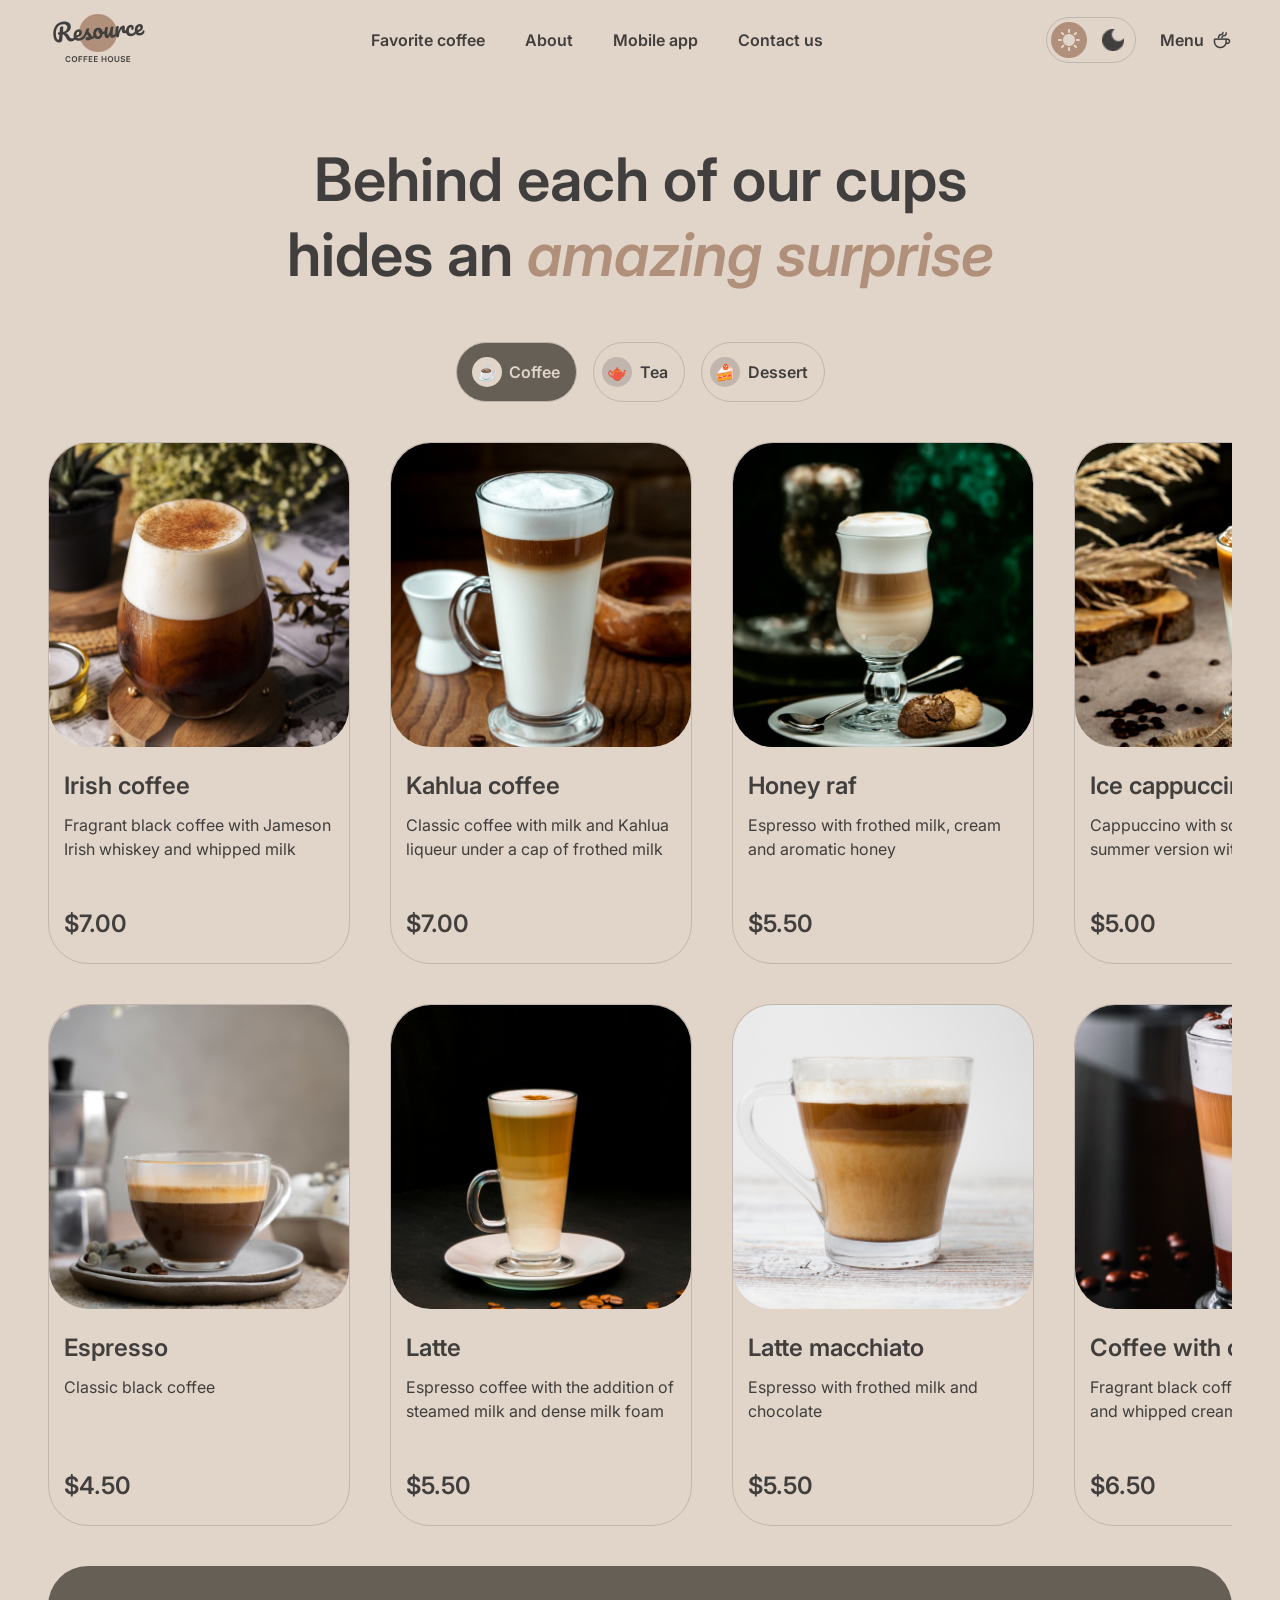
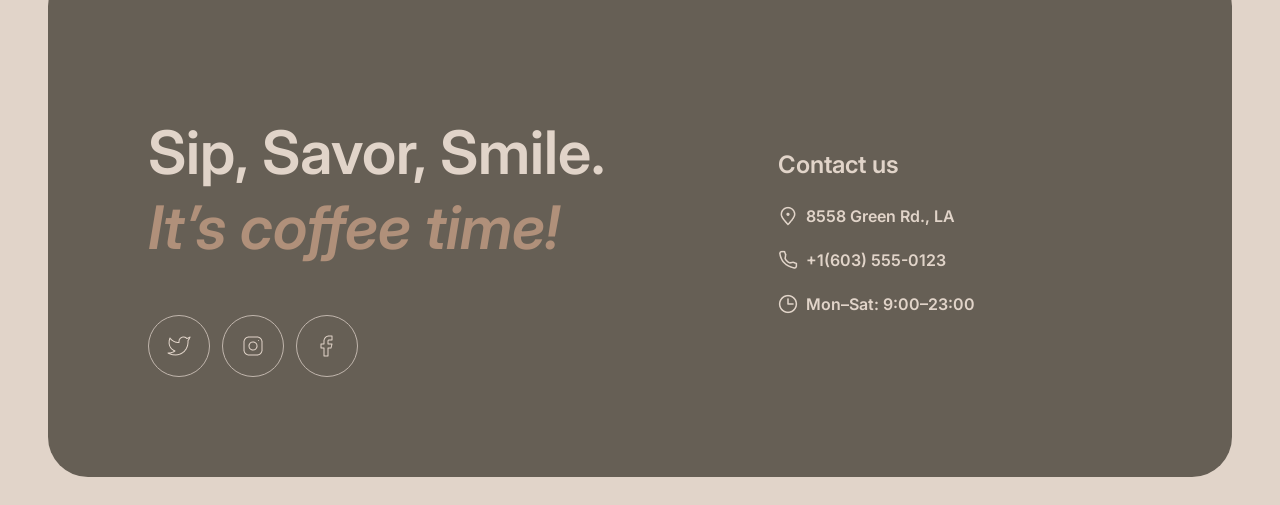
==== catalog.html @ 36771000 "feat: add preview image size reduce on hover" ====
<!DOCTYPE html>
<html lang="en">

<head>
    <meta charset="UTF-8">
    <meta name="viewport" content="width=device-width, initial-scale=1.0">
    <title>Coffee House</title>
    <link rel="icon" type="image/png" href="images/coffee-cup.png">
    <link rel="stylesheet" href="styles/styles.css">
</head>

<body>
    <header>
        <div class="container">
            <div class="header-menu">
                <a href="index.html">
                    <img class="logo" src="images/logo.png" alt="Logo" width="100" height="60">
                    <img class="logo-dark" src="images/logo-dark.png" alt="Logo" width="100" height="60">
                </a>
                <nav>
                    <ul>
                        <li><a href="#favorite">Favorite coffee</a></li>
                        <li><a href="#about">About</a></li>
                        <li><a href="#mobile">Mobile app</a></li>
                        <li><a href="#contact">Contact us</a></li>
                    </ul>
                </nav>
                <div class="header-actions">
                    <div class="theme-switch">
                        <div class="toggle current">
                            <img src="images/Sun.png" alt="Light" width="22" height="22">
                        </div>
                        <div class="toggle">
                            <img class="moon" src="images/Moon.png" alt="Dark" width="22" height="22">
                            <img class="moon-dark" src="images/Moon-dark.png" alt="Dark" width="22" height="22">
                        </div>
                    </div>
                    <div class="coffee-menu">
                        <ul>
                            <li>
                                <a href="catalog.html">
                                    Menu
                                    <img class="coffee-cup" src="images/coffee-cup.png" alt="Coffee Cup" width="20"
                                        height="20">
                                    <img class="coffee-cup-dark" src="images/coffee-cup-dark.png" alt="Coffee Cup"
                                        width="20" height="20">
                                </a>
                            </li>
                        </ul>
                    </div>
                </div>
            </div>
        </div>
    </header>

    <main>
        <div class="menu">
            <div class="container">
                <div class="offer">
                    <h2>Behind each of our cups hides an <span class="accent">amazing surprise</span></h2>
                    <div class="tabs">
                        <div class="tab current">
                            <div class="icon">☕</div>Coffee
                        </div>
                        <div class="tab">
                            <div class="icon">🫖</div>Tea
                        </div>
                        <div class="tab">
                            <div class="icon">🍰</div>Dessert
                        </div>
                    </div>
                </div>
                <div class="slider">
                    <div class="slider-row">
                        <div class="slide">
                            <div class="grid">
                                <div class="preview">
                                    <div class="image-box">
                                        <img src="images/coffee-preview-1.jpg" alt="Coffee 1">
                                    </div>
                                    <div class="description">
                                        <div class="title">
                                            <h3>Irish coffee</h3>
                                            <div class="medium">Fragrant black coffee with Jameson Irish whiskey and
                                                whipped milk</div>
                                        </div>
                                        <h3>$7.00</h3>
                                    </div>
                                </div>
                                <div class="preview">
                                    <div class="image-box">
                                        <img src="images/coffee-preview-2.jpg" alt="Coffee 2">
                                    </div>
                                    <div class="description">
                                        <div class="title">
                                            <h3>Kahlua coffee</h3>
                                            <div class="medium">Classic coffee with milk and Kahlua liqueur under a cap
                                                of frothed milk</div>
                                        </div>
                                        <h3>$7.00</h3>
                                    </div>
                                </div>
                                <div class="preview">
                                    <div class="image-box">
                                        <img src="images/coffee-preview-3.jpg" alt="Coffee 3">
                                    </div>
                                    <div class="description">
                                        <div class="title">
                                            <h3>Honey raf</h3>
                                            <div class="medium">Espresso with frothed milk, cream and aromatic honey
                                            </div>
                                        </div>
                                        <h3>$5.50</h3>
                                    </div>
                                </div>
                                <div class="preview">
                                    <div class="image-box">
                                        <img src="images/coffee-preview-4.jpg" alt="Coffee 4">
                                    </div>
                                    <div class="description">
                                        <div class="title">
                                            <h3>Ice cappuccino</h3>
                                            <div class="medium">Cappuccino with soft thick foam in summer version with
                                                ice</div>
                                        </div>
                                        <h3>$5.00</h3>
                                    </div>
                                </div>
                                <div class="preview">
                                    <div class="image-box">
                                        <img src="images/coffee-preview-5.jpg" alt="Coffee 5">
                                    </div>
                                    <div class="description">
                                        <div class="title">
                                            <h3>Espresso</h3>
                                            <div class="medium">Classic black coffee</div>
                                        </div>
                                        <h3>$4.50</h3>
                                    </div>
                                </div>
                                <div class="preview">
                                    <div class="image-box">
                                        <img src="images/coffee-preview-6.jpg" alt="Coffee 6">
                                    </div>
                                    <div class="description">
                                        <div class="title">
                                            <h3>Latte</h3>
                                            <div class="medium">Espresso coffee with the addition of steamed milk and
                                                dense milk foam</div>
                                        </div>
                                        <h3>$5.50</h3>
                                    </div>
                                </div>
                                <div class="preview">
                                    <div class="image-box">
                                        <img src="images/coffee-preview-7.jpg" alt="Coffee 7">
                                    </div>
                                    <div class="description">
                                        <div class="title">
                                            <h3>Latte macchiato</h3>
                                            <div class="medium">Espresso with frothed milk and chocolate</div>
                                        </div>
                                        <h3>$5.50</h3>
                                    </div>
                                </div>
                                <div class="preview">
                                    <div class="image-box">
                                        <img src="images/coffee-preview-8.jpg" alt="Coffee 8">
                                    </div>
                                    <div class="description">
                                        <div class="title">
                                            <h3>Coffee with cognac</h3>
                                            <div class="medium">Fragrant black coffee with cognac and whipped cream
                                            </div>
                                        </div>
                                        <h3>$6.50</h3>
                                    </div>
                                </div>
                            </div>
                        </div>
                        <div class="slide">
                            <div class="grid">
                                <div class="preview">
                                    <div class="image-box">
                                        <img src="images/tea-1.jpg" alt="Tea 1">
                                    </div>
                                    <div class="description">
                                        <div class="title">
                                            <h3>Moroccan</h3>
                                            <div class="medium">Fragrant black tea with the addition of tangerine,
                                                cinnamon, honey, lemon and mint</div>
                                        </div>
                                        <h3>$4.50</h3>
                                    </div>
                                </div>
                                <div class="preview">
                                    <div class="image-box">
                                        <img src="images/tea-2.jpg" alt="Tea 2">
                                    </div>
                                    <div class="description">
                                        <div class="title">
                                            <h3>Ginger</h3>
                                            <div class="medium">Original black tea with fresh ginger, lemon and honey
                                            </div>
                                        </div>
                                        <h3>$5.00</h3>
                                    </div>
                                </div>
                                <div class="preview">
                                    <div class="image-box">
                                        <img src="images/tea-3.jpg" alt="Tea 3">
                                    </div>
                                    <div class="description">
                                        <div class="title">
                                            <h3>Cranberry</h3>
                                            <div class="medium">Invigorating black tea with cranberry and honey</div>
                                        </div>
                                        <h3>$5.00</h3>
                                    </div>
                                </div>
                                <div class="preview">
                                    <div class="image-box">
                                        <img src="images/tea-4.jpg" alt="Tea 4">
                                    </div>
                                    <div class="description">
                                        <div class="title">
                                            <h3>Sea buckthorn</h3>
                                            <div class="medium">Toning sweet black tea with sea buckthorn, fresh thyme
                                                and cinnamon</div>
                                        </div>
                                        <h3>$5.50</h3>
                                    </div>
                                </div>
                            </div>
                        </div>
                        <div class="slide">
                            <div class="grid">
                                <div class="preview">
                                    <div class="image-box">
                                        <img src="images/dessert-1.jpg" alt="Dessert 1">
                                    </div>
                                    <div class="description">
                                        <div class="title">
                                            <h3>Marble cheesecake</h3>
                                            <div class="medium">Philadelphia cheese with lemon zest on a light sponge
                                                cake and red
                                                currant jam</div>
                                        </div>
                                        <h3>$3.50</h3>
                                    </div>
                                </div>
                                <div class="preview">
                                    <div class="image-box">
                                        <img src="images/dessert-2.jpg" alt="Dessert 2">
                                    </div>
                                    <div class="description">
                                        <div class="title">
                                            <h3>Red velvet</h3>
                                            <div class="medium">Layer cake with cream cheese frosting</div>
                                        </div>
                                        <h3>$4.00</h3>
                                    </div>
                                </div>
                                <div class="preview">
                                    <div class="image-box">
                                        <img src="images/dessert-3.jpg" alt="Dessert 3">
                                    </div>
                                    <div class="description">
                                        <div class="title">
                                            <h3>Cheesecakes</h3>
                                            <div class="medium">Soft cottage cheese pancakes with sour cream and fresh
                                                berries and
                                                sprinkled with powdered sugar</div>
                                        </div>
                                        <h3>$4.50</h3>
                                    </div>
                                </div>
                                <div class="preview">
                                    <div class="image-box">
                                        <img src="images/dessert-4.jpg" alt="Dessert 4">
                                    </div>
                                    <div class="description">
                                        <div class="title">
                                            <h3>Creme brulee</h3>
                                            <div class="medium">Delicate creamy dessert in a caramel basket with wild
                                                berries</div>
                                        </div>
                                        <h3>$4.00</h3>
                                    </div>
                                </div>
                                <div class="preview">
                                    <div class="image-box">
                                        <img src="images/dessert-5.jpg" alt="Dessert 5">
                                    </div>
                                    <div class="description">
                                        <div class="title">
                                            <h3>Pancakes</h3>
                                            <div class="medium">Tender pancakes with strawberry jam and fresh
                                                strawberries</div>
                                        </div>
                                        <h3>$4.50</h3>
                                    </div>
                                </div>
                                <div class="preview">
                                    <div class="image-box">
                                        <img src="images/dessert-6.jpg" alt="Dessert 6">
                                    </div>
                                    <div class="description">
                                        <div class="title">
                                            <h3>Honey cake</h3>
                                            <div class="medium">Classic honey cake with delicate custard</div>
                                        </div>
                                        <h3>$4.50</h3>
                                    </div>
                                </div>
                                <div class="preview">
                                    <div class="image-box">
                                        <img src="images/dessert-7.jpg" alt="Dessert 7">
                                    </div>
                                    <div class="description">
                                        <div class="title">
                                            <h3>Chocolate cake</h3>
                                            <div class="medium">Cake with hot chocolate filling and nuts with dried
                                                apricots</div>
                                        </div>
                                        <h3>$5.50</h3>
                                    </div>
                                </div>
                                <div class="preview">
                                    <div class="image-box">
                                        <img src="images/dessert-8.jpg" alt="Dessert 8">
                                    </div>
                                    <div class="description">
                                        <div class="title">
                                            <h3>Black forest</h3>
                                            <div class="medium">A combination of thin sponge cake with cherry jam and
                                                light
                                                chocolate mousse</div>
                                        </div>
                                        <h3>$6.50</h3>
                                    </div>
                                </div>
                            </div>
                        </div>
                    </div>
                </div>

            </div>
        </div>
    </main>

    <footer>
        <div class="container" id="contact">
            <div class="offer">
                <h2>Sip, Savor, Smile. <span class="accent">It’s coffee time!</span></h2>
                <div class="socials">
                    <a href="https://twitter.com" target="_blank">
                        <img src="images/twitter.png" alt="Twitter" width="24" height="24">
                    </a>
                    <a href="https://instagram.com" target="_blank">
                        <img src="images/instagram.png" alt="Instagram" width="24" height="24">
                    </a>
                    <a href="https://facebook.com" target="_blank">
                        <img src="images/facebook.png" alt="Facebook" width="24" height="24">
                    </a>
                </div>
            </div>
            <div class="contact-info">
                <h3>Contact us</h3>
                <div class="contacts">
                    <ul>
                        <li>
                            <a href="https://www.google.com/maps/search/8558+Green+Rd.,+LA/@48.5033317,-122.3348632,15z?entry=s&sa=X&ved=1t%3A199789"
                                target="_blank">
                                <img src="images/pin-alt.png" alt="Pin" width="20" height="20">
                                8558 Green Rd., LA
                            </a>
                        </li>
                        <li>
                            <a href="tel:+1(603)555-0123" target="_blank">
                                <img src="images/phone.png" alt="Phone" width="20" height="20">
                                +1(603) 555-0123
                            </a>
                        </li>
                        <li>
                            <a>
                                <img src="images/clock.png" alt="Clock" width="20" height="20">
                                Mon–Sat: 9:00–23:00
                            </a>
                        </li>
                    </ul>
                </div>
            </div>
        </div>
    </footer>

    <script src="index.js"></script>
</body>

</html>
---- styles/styles.css ----
@import url('https://fonts.googleapis.com/css2?family=Inter:ital,opsz,wght@0,14..32,100..900;1,14..32,100..900&display=swap');

* {
    font-family: 'Inter';
}

:root {
    --primary: #403F3D;
    --inverse: #E1D4C9;
    --accent: #B0907A;

    --page: #E1D4C9;
    --container: #665F55;
    --overlay: #403F3DCC;

    --border-primary: #C1B6AD;
    --border-inverse: #665F55;
}

body.dark {
    --primary: #E1D4C9;
    --inverse: #E1D4C9;
    --accent: #B0907A;

    --page: #292826;
    --container: #403F3D;
    --overlay: #2D2D2D;

    --border-primary: #665F55;
    --border-inverse: #C1B6AD;
}

html {
    scroll-behavior: smooth;
}

body {
    display: flex;
    justify-content: center;
    flex-direction: column;
    background-color: var(--page);
}

h1 {
    font-size: 72px;
    font-weight: 600;
    line-height: 105%;
    color: var(--inverse);
}

.accent {
    font-style: italic;
}

h2 {
    font-size: 60px;
    font-weight: 600;
    line-height: 125%;
    color: var(--inverse);
}

h3 {
    font-size: 24px;
    font-weight: 600;
    line-height: 125%;
    color: var(--inverse);
}

.medium {
    font-size: 16px;
    font-weight: 400;
    line-height: 150%;
}

.caption {
    font-size: 10px;
    font-weight: 600;
    line-height: 140%;
}

.container {
    margin: 20px 40px;
}

header {
    display: flex;
    flex-direction: column;
}

header .container {
    margin: 0;
    padding: 0 40px;
}

.header-menu {
    display: flex;
    justify-content: space-between;
    align-items: center;
}

.logo-dark {
    display: none;
}

body.dark .logo {
    display: none;
}

body.dark .logo-dark {
    display: block;
}

ul {
    list-style: none;
    margin: 0;
    padding: 0;
    display: flex;
    gap: 40px;
}

ul li {
    text-align: center;
    display: flex;
}

ul li a {
    display: flex;
    gap: 8px;
    text-decoration: none;
    color: var(--primary);
    font-size: 16px;
    font-weight: 600;
    line-height: 150%;
    align-items: center;
    justify-items: center;
}

ul li a:hover {
    border-bottom: var(--primary) 2px solid;
}

.header-actions {
    display: flex;
    align-items: center;
}

.theme-switch {
    margin-right: 24px;
    border-style: solid;
    border-color: var(--border-primary);
    border-width: 1px;
    border-radius: 100px;
    display: flex;
    padding: 4px;
    align-items: center;
    justify-items: center;
    gap: 8px;
}

.toggle {
    width: 36px;
    height: 36px;
    border-radius: 100px;
    display: flex;
    align-items: center;
    justify-content: center;
    cursor: pointer;
}

.toggle:hover {
    background-color: var(--border-primary);
}

.toggle.current {
    background-color: var(--accent);
    border-radius: 100px;
}

.moon-dark {
    display: none;
}

body.dark .moon {
    display: none;
}

body.dark .moon-dark {
    display: block;
}

section {
    margin-bottom: 100px;
}

.hero .container {
    background-image: url('../images/hero.jpg');
    border-radius: 40px;
    background-repeat: no-repeat;
    padding: 100px;
}

.hero .offer {
    width: 530px;
    height: 444px;
}

span.accent {
    color: var(--accent);
}

.offer .medium {
    color: var(--inverse);
}

a.button {
    background-color: var(--page);
    color: var(--primary);
    border-radius: 100px;
    font-size: 16px;
    font-weight: 600;
    line-height: 150%;
    padding: 20px 78px;
    outline: none;
    text-decoration: none;
}

a.button img {
    visibility: hidden;
}

a.button:hover img {
    visibility: visible;
}

.coffee-cup-dark {
    display: none;
}

body.dark .coffee-cup {
    display: none;
}

body.dark .coffee-cup-dark {
    display: unset;
}

.favorite .container h2 {
    color: var(--primary);
    margin-bottom: 40px;
    text-align: center;
}

.slider {
    display: flex;
    align-items: center;
    width: 100%;
}

.arrow-button {
    border-style: solid;
    border-color: var(--border-inverse);
    border-width: 1px;
    border-radius: 100px;
    padding: 14px;
    display: flex;
    align-items: center;
    justify-content: center;
    cursor: pointer;
}

.arrow-icon-dark {
    display: none;
}

body.dark .arrow-icon {
    display: none;
}

body.dark .arrow-icon-dark {
    display: block;
}

.arrow-button:hover {
    background-color: var(--container);
}

.arrow-button:hover .arrow-icon {
    display: none;
}

.arrow-button:hover .arrow-icon-dark {
    display: block;
}

.slider-row {
    display: flex;
    overflow-x: hidden;
    width: 100%;
}

.slide {
    flex: 0 0 100%;
    align-items: center;
    justify-items: center;
}

.content {
    width: 480px;
    align-items: center;
    justify-content: center;
}

.description h3 {
    color: var(--primary);
    text-align: center;
}

.controls {
    display: flex;
    justify-content: center;
    gap: 12px;
    margin-top: 40px;
}

.control {
    width: 40px;
    height: 4px;
    background-color: var(--border-primary);
    border-radius: 100px;
    cursor: pointer;
}

.control.current {
    background-color: var(--border-inverse);
}

.about .container h2 {
    color: var(--primary);
}

.images {
    display: flex;
    gap: 40px;
}

.column-1,
.column-2 {
    display: flex;
    flex-direction: column;
    gap: 40px;
}

.column-1 div:first-child,
.column-2 div:last-child {
    width: 660px;
    height: 590px;
}

.column-1 div:last-child,
.column-2 div:first-child {
    width: 660px;
    height: 430px;
}

.image-box {
    overflow: hidden;
    border-radius: 20px;
}

.image-box img {
    width: 100%;
    height: 100%;
    object-fit: cover;
    transition: transform 0.3s ease;
    transform: scale(1.1);
}

.image-box img:hover {
    transform: scale(1);
}

.mobile .container {
    display: flex;
    justify-content: space-between;
    align-items: center;
}

.mobile .container h2 {
    color: var(--primary);
    width: 630px;
    height: 150px;
    margin-right: 100px;
    margin-bottom: 40px;
}

.mobile .container .medium {
    color: var(--primary);
    width: 630px;
    height: 48px;
    margin-right: 100px;
    margin-bottom: 40px;
}

.buttons {
    display: flex;
    gap: 20px;
}

.buttons a {
    text-decoration: none;
    color: var(--primary);
    font-size: 16px;
    font-weight: 600;
    line-height: 150%;
}

.app-button {
    display: flex;
    border-color: var(--border-inverse);
    border-style: solid;
    border-radius: 100px;
    border-width: 1px;
    padding: 12px 20px;
    gap: 13px;
    align-items: center;
    justify-items: center;
}

.store-icon-dark {
    display: none;
}

body.dark .store-icon {
    display: none;
}

body.dark .store-icon-dark {
    display: block;
}

.app-button:hover {
    background-color: var(--container);
    color: var(--inverse);
}

.app-button:hover .store-icon {
    display: none;
}

.app-button:hover .store-icon-dark {
    display: block;
}

.menu .container .offer {
    display: flex;
    flex-direction: column;
    align-items: center;
    margin-bottom: 40px;
}

.menu .container .offer h2 {
    width: 800px;
    height: 150px;
    text-align: center;
    color: var(--primary);
}

.tabs {
    display: flex;
    justify-content: center;
    gap: 16px;
}

.tab {
    border-width: 1px;
    border-color: var(--border-primary);
    border-radius: 100px;
    border-style: solid;
    cursor: pointer;
    display: inline-flex;
    align-items: center;
    padding: 11px 16px 11px 8px;
    font-size: 16px;
    font-weight: 600;
    line-height: 150%;
    color: var(--primary);
}

.tab .icon {
    width: 30px;
    height: 30px;
    background-color: var(--border-primary);
    border-radius: 100px;
    display: flex;
    align-items: center;
    justify-content: center;
    margin-right: 8px;
}

.tab:hover {
    background-color: var(--container);
    color: var(--inverse);
}

.tab.current {
    background-color: var(--container);
    color: var(--inverse);
}

.tab.current .icon {
    background-color: var(--page);
    margin: 3px 7px;
}

.grid {
    display: grid;
    grid-template-columns: repeat(3, auto) 1fr;
    grid-template-rows: auto 1fr;
    gap: 40px;
}

.preview {
    border-style: solid;
    border-width: 1px;
    border-color: var(--border-primary);
    border-radius: 40px;
    display: flex;
    flex-direction: column;
    align-items: center;
    justify-content: space-between;
}

.preview,
.image-box {
    width: 300px;
    border-radius: 40px;
}

.preview img {
    width: 100%;
    height: 100%;
    object-fit: cover;
    transition: transform 0.3s ease;
    transform: scale(1.1);
}

.title {
    margin-bottom: 12px;
}

.title h3 {
    width: 270px;
    height: 30px;
    text-align: start;
    margin-bottom: 12px;
}

.preview .description h3 {
    text-align: start;
}

.title .medium {
    width: 270px;
    height: 72px;
    color: var(--primary);
}

footer .container {
    background-color: var(--container);
    padding: 100px;
    border-radius: 40px;
    display: flex;
    align-items: center;
}

footer .container h2 {
    width: 530px;
    height: 150px;
    margin-right: 100px;
}

.socials {
    display: flex;
    gap: 12px
}

.socials a {
    width: 60px;
    height: 60px;
    border-radius: 100px;
    border-style: solid;
    border-width: 1px;
    border-color: var(--border-primary);
    display: flex;
    align-items: center;
    justify-content: center;
    cursor: pointer;
}

.socials a:hover {
    background-color: var(--page);
}

.contacts ul {
    flex-direction: column;
    gap: 20px;
}

.contacts ul li {
    gap: 8px
}

.contacts ul li a {
    color: var(--inverse);
}

.contacts ul li a:hover {
    border-bottom: var(--inverse) 2px solid;
}
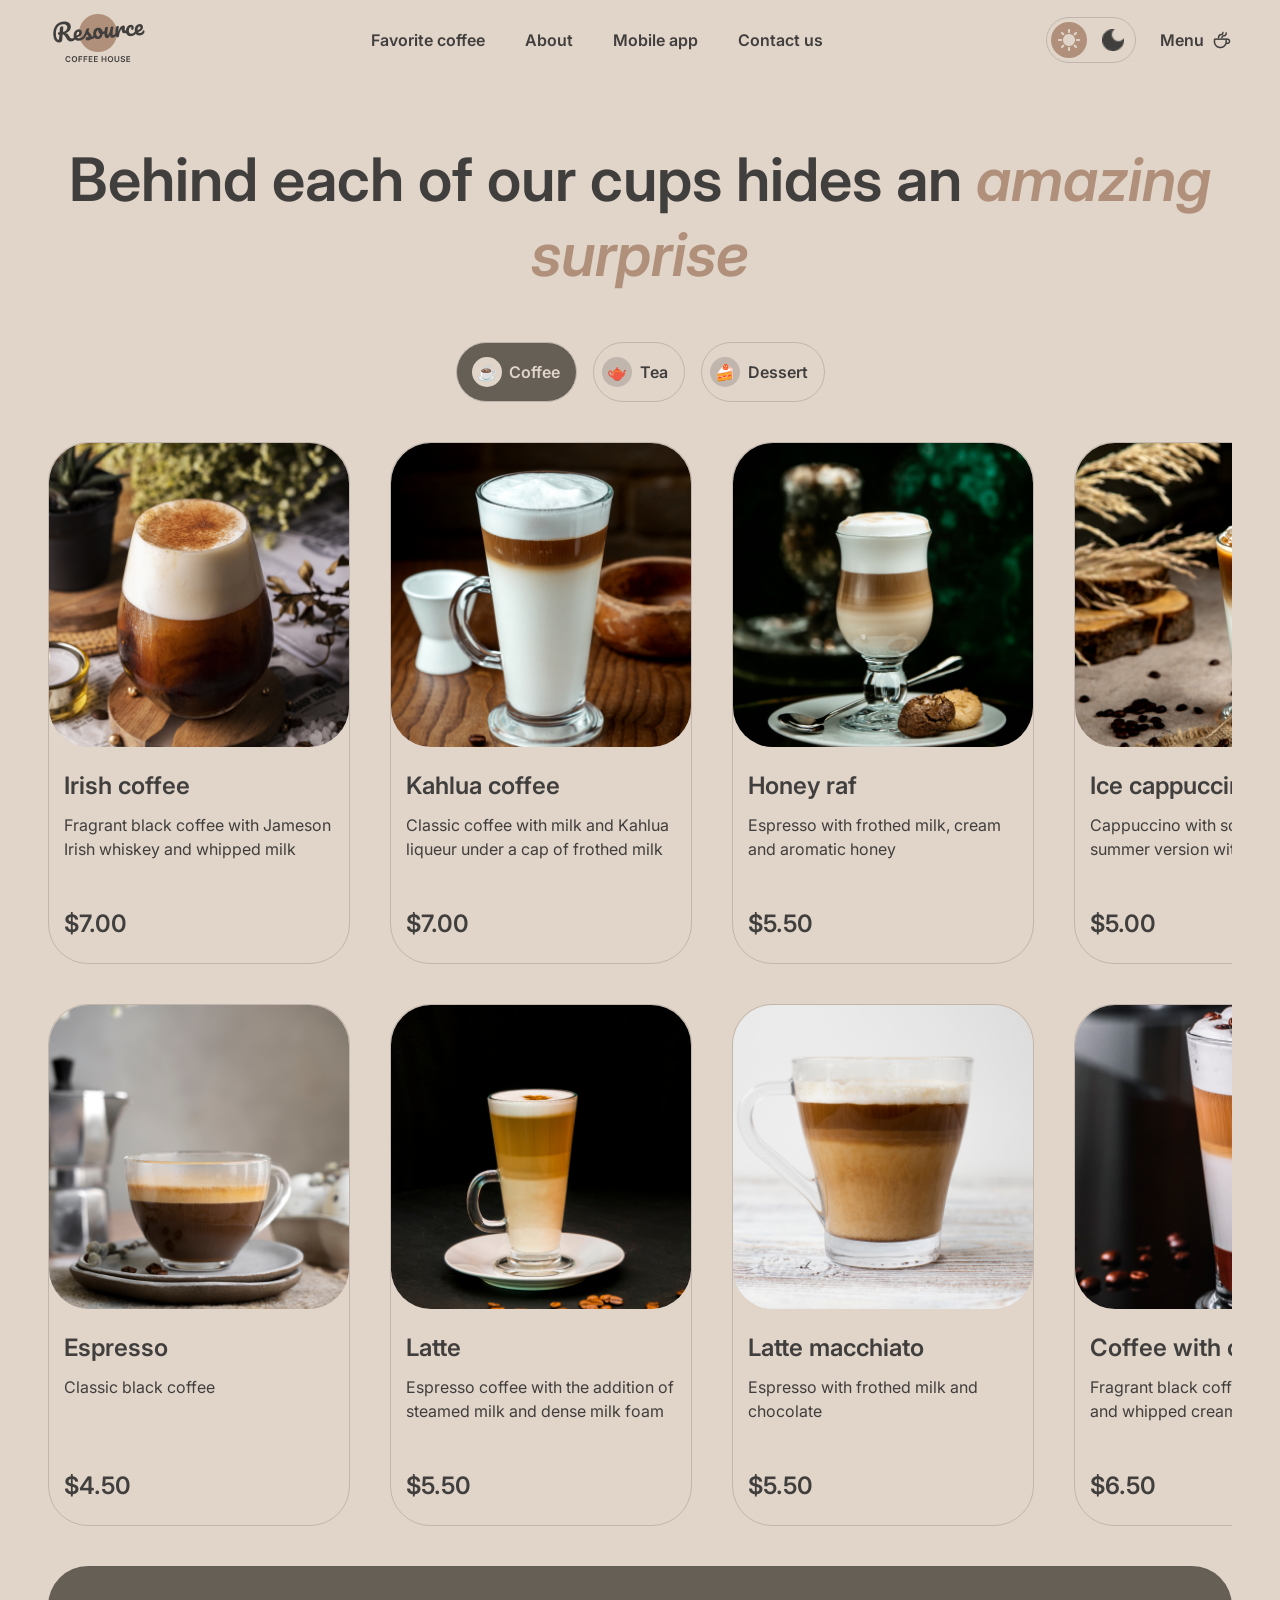
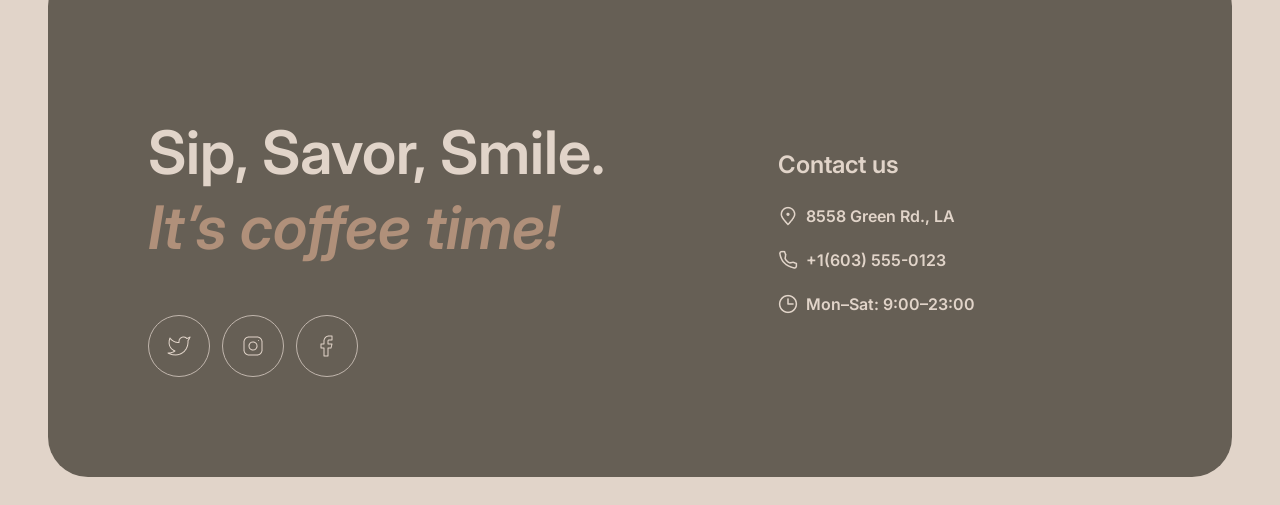
==== commit cb8313a3: "feat: implement adaptive layout" ====
--- a/catalog.html
+++ b/catalog.html
@@ -47,6 +47,13 @@
                                 </a>
                             </li>
                         </ul>
+                        <div class="burger-menu-button">
+                            <img class="burger-menu" src="images/burger-menu.png" alt="Burger Menu">
+                            <img class="burger-menu-active" src="images/burger-menu-active.png" alt="Burger Menu">
+                            <img class="burger-menu-dark" src="images/burger-menu-dark.png" alt="Burger Menu">
+                            <img class="burger-menu-dark-active" src="images/burger-menu-dark-active.png"
+                                alt="Burger Menu">
+                        </div>
                     </div>
                 </div>
             </div>
--- a/styles/styles.css
+++ b/styles/styles.css
@@ -348,21 +348,21 @@
     display: flex;
     flex-direction: column;
     gap: 40px;
+    width: 100%;
 }
 
 .column-1 div:first-child,
 .column-2 div:last-child {
-    width: 660px;
     height: 590px;
 }
 
 .column-1 div:last-child,
 .column-2 div:first-child {
-    width: 660px;
     height: 430px;
 }
 
 .image-box {
+    width: 100%;
     overflow: hidden;
     border-radius: 20px;
 }
@@ -383,20 +383,17 @@
     display: flex;
     justify-content: space-between;
     align-items: center;
+    overflow-wrap: normal;
 }
 
 .mobile .container h2 {
     color: var(--primary);
-    width: 630px;
-    height: 150px;
     margin-right: 100px;
     margin-bottom: 40px;
 }
 
 .mobile .container .medium {
     color: var(--primary);
-    width: 630px;
-    height: 48px;
     margin-right: 100px;
     margin-bottom: 40px;
 }
@@ -459,8 +456,6 @@
 }
 
 .menu .container .offer h2 {
-    width: 800px;
-    height: 150px;
     text-align: center;
     color: var(--primary);
 }
@@ -515,7 +510,6 @@
 .grid {
     display: grid;
     grid-template-columns: repeat(3, auto) 1fr;
-    grid-template-rows: auto 1fr;
     gap: 40px;
 }
 
@@ -530,8 +524,7 @@
     justify-content: space-between;
 }
 
-.preview,
-.image-box {
+.preview .image-box {
     width: 300px;
     border-radius: 40px;
 }
@@ -616,4 +609,157 @@
 
 .contacts ul li a:hover {
     border-bottom: var(--inverse) 2px solid;
+}
+
+.burger-menu-button {
+    display: none;
+}
+
+@media (max-width: 1200px) {
+    .mobile .container {
+        flex-direction: column;
+        align-items: start;
+    }
+
+    .mobile .container .offer {
+        margin-bottom: 100px;
+    }
+
+    .mobile .container .mobile-screens {
+        align-self: center;
+        width: 100%;
+    }
+
+    footer .container {
+        flex-direction: column;
+        align-items: start;
+    }
+
+    .grid {
+        grid-template-columns: repeat(2, auto) 1fr;
+    }
+}
+
+@media (max-width: 1000px) {
+    body {
+        width: 100%;
+    }
+
+    nav {
+        display: none;
+    }
+
+    .coffee-menu ul {
+        display: none;
+    }
+
+    .burger-menu-button {
+        display: block;
+    }
+
+    .burger-menu-active {
+        display: none;
+    }
+
+    .burger-menu-dark {
+        display: none;
+    }
+
+    .burger-menu-dark-active {
+        display: none;
+    }
+
+    body.dark .burger-menu {
+        display: none;
+    }
+
+    body.dark .burger-menu-dark {
+        display: block;
+    }
+
+    .hero .container {
+        background-position: center;
+        background-size: cover;
+    }
+
+    .column-2 {
+        display: none;
+    }
+
+    .grid {
+        grid-template-columns: repeat(1, auto) 1fr;
+    }
+}
+
+@media (max-width: 700px) {
+    a.button img {
+        visibility: visible;
+    }
+
+    .arrow-button {
+        display: none;
+    }
+
+    .hero .container {
+        padding: 60px;
+    }
+
+    .hero .offer {
+        width: 100%;
+        height: 100%;
+        margin-bottom: 40px;
+    }
+
+    h1 {
+        font-size: 42px;
+    }
+
+    h2 {
+        font-size: 32px;
+    }
+
+    .medium {
+        font-size: 16px;
+    }
+
+    a.button {
+        margin-bottom: 60px;
+    }
+
+    footer .container h2 {
+        width: 100%;
+        height: auto;
+        margin-right: 0;
+        margin-bottom: 40px;
+    }
+
+    .grid {
+        grid-template-columns: 1fr;
+    }
+
+    .tab {
+        padding: 4px;
+    }
+}
+
+@media (max-width: 450px) {
+    .content {
+        width: 100%;
+    }
+
+    .content img {
+        width: 100%;
+    }
+
+    footer .container {
+        padding: 30px;
+    }
+
+    a.button {
+        padding: 20px 40px;
+    }
+
+    .preview .image-box {
+        width: 100%;
+    }
 }
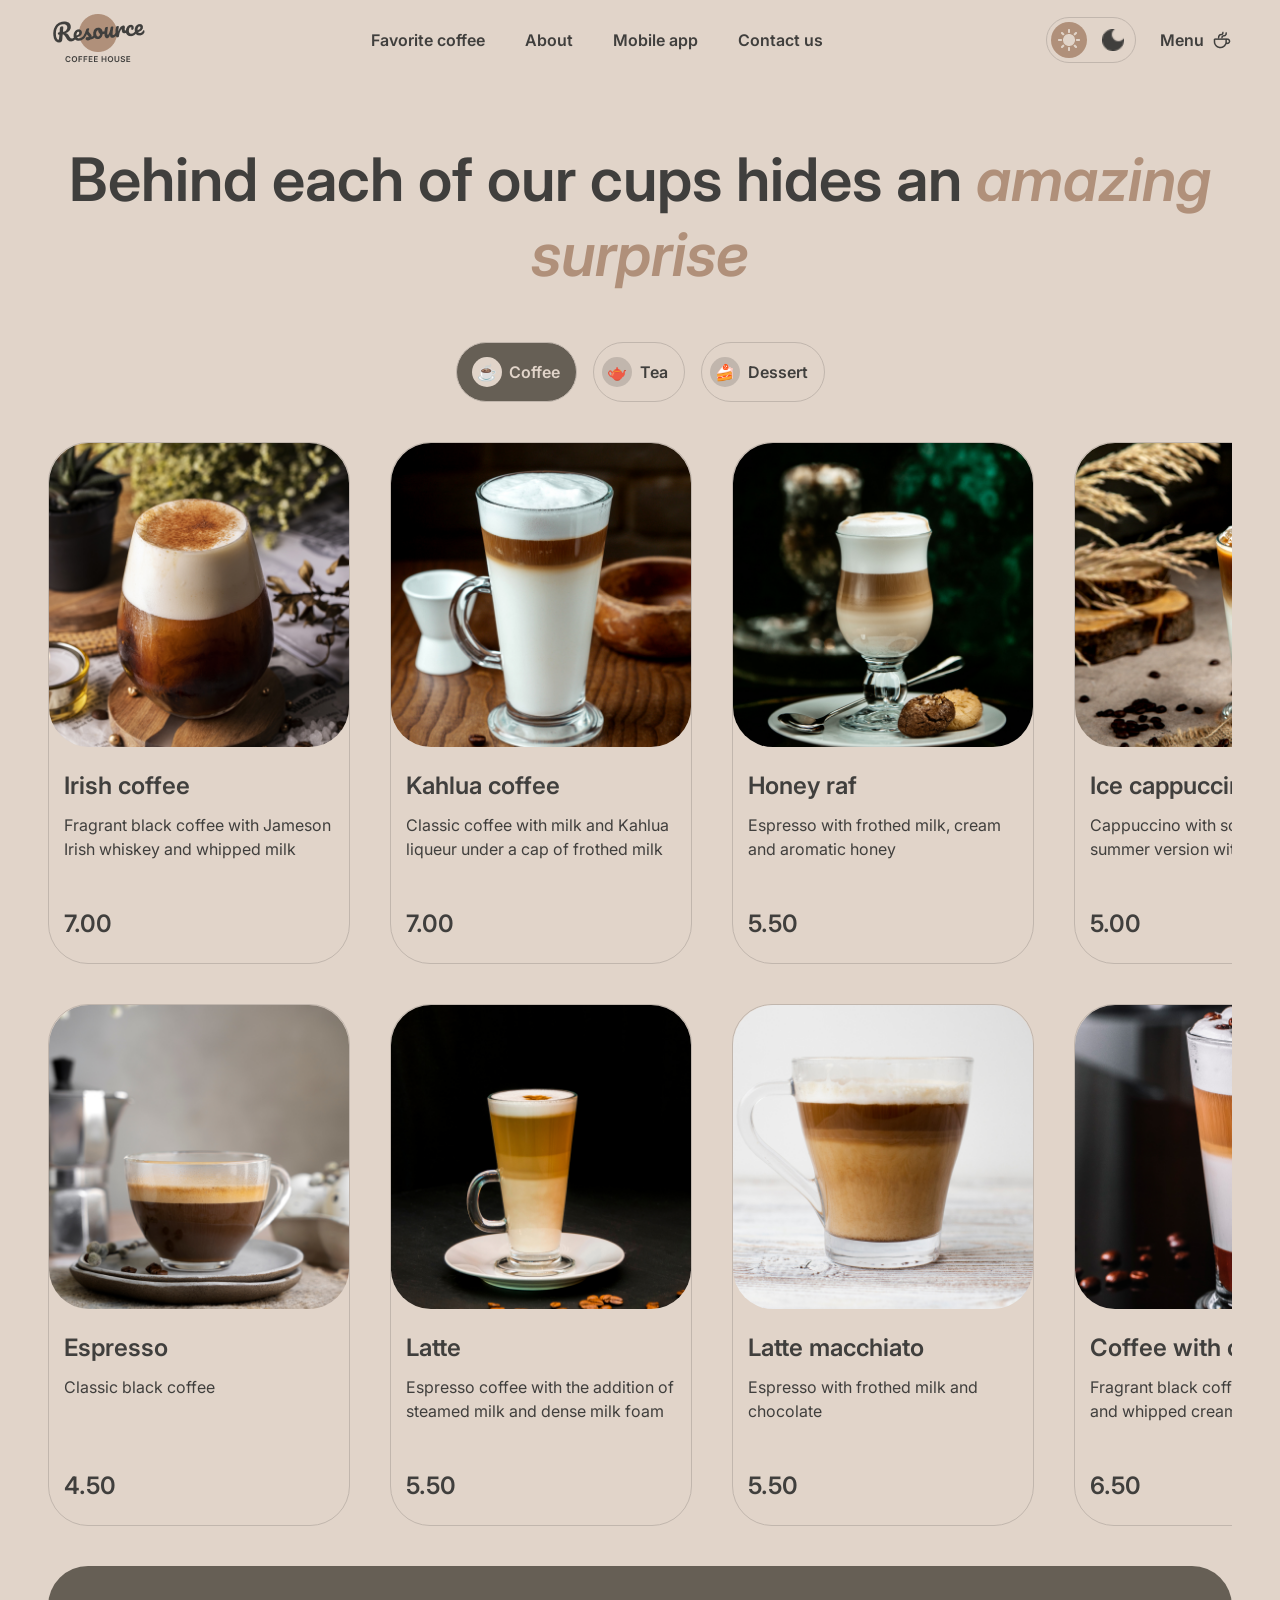
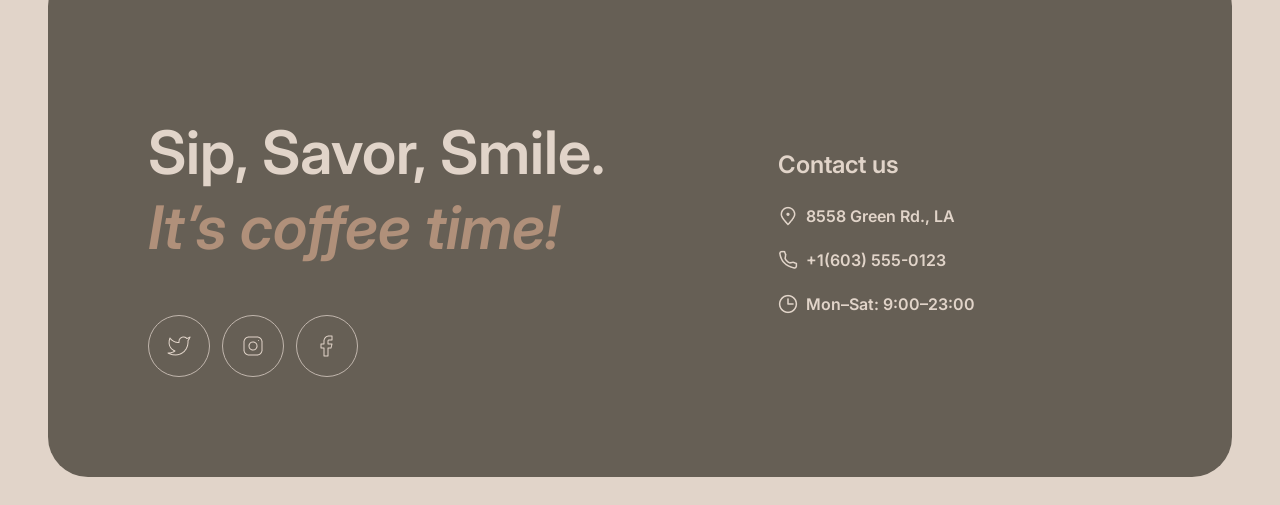
==== commit 9c26e04a: "init: start landing page task part two" ====
--- a/catalog.html
+++ b/catalog.html
@@ -80,274 +80,13 @@
                 <div class="slider">
                     <div class="slider-row">
                         <div class="slide">
-                            <div class="grid">
-                                <div class="preview">
-                                    <div class="image-box">
-                                        <img src="images/coffee-preview-1.jpg" alt="Coffee 1">
-                                    </div>
-                                    <div class="description">
-                                        <div class="title">
-                                            <h3>Irish coffee</h3>
-                                            <div class="medium">Fragrant black coffee with Jameson Irish whiskey and
-                                                whipped milk</div>
-                                        </div>
-                                        <h3>$7.00</h3>
-                                    </div>
-                                </div>
-                                <div class="preview">
-                                    <div class="image-box">
-                                        <img src="images/coffee-preview-2.jpg" alt="Coffee 2">
-                                    </div>
-                                    <div class="description">
-                                        <div class="title">
-                                            <h3>Kahlua coffee</h3>
-                                            <div class="medium">Classic coffee with milk and Kahlua liqueur under a cap
-                                                of frothed milk</div>
-                                        </div>
-                                        <h3>$7.00</h3>
-                                    </div>
-                                </div>
-                                <div class="preview">
-                                    <div class="image-box">
-                                        <img src="images/coffee-preview-3.jpg" alt="Coffee 3">
-                                    </div>
-                                    <div class="description">
-                                        <div class="title">
-                                            <h3>Honey raf</h3>
-                                            <div class="medium">Espresso with frothed milk, cream and aromatic honey
-                                            </div>
-                                        </div>
-                                        <h3>$5.50</h3>
-                                    </div>
-                                </div>
-                                <div class="preview">
-                                    <div class="image-box">
-                                        <img src="images/coffee-preview-4.jpg" alt="Coffee 4">
-                                    </div>
-                                    <div class="description">
-                                        <div class="title">
-                                            <h3>Ice cappuccino</h3>
-                                            <div class="medium">Cappuccino with soft thick foam in summer version with
-                                                ice</div>
-                                        </div>
-                                        <h3>$5.00</h3>
-                                    </div>
-                                </div>
-                                <div class="preview">
-                                    <div class="image-box">
-                                        <img src="images/coffee-preview-5.jpg" alt="Coffee 5">
-                                    </div>
-                                    <div class="description">
-                                        <div class="title">
-                                            <h3>Espresso</h3>
-                                            <div class="medium">Classic black coffee</div>
-                                        </div>
-                                        <h3>$4.50</h3>
-                                    </div>
-                                </div>
-                                <div class="preview">
-                                    <div class="image-box">
-                                        <img src="images/coffee-preview-6.jpg" alt="Coffee 6">
-                                    </div>
-                                    <div class="description">
-                                        <div class="title">
-                                            <h3>Latte</h3>
-                                            <div class="medium">Espresso coffee with the addition of steamed milk and
-                                                dense milk foam</div>
-                                        </div>
-                                        <h3>$5.50</h3>
-                                    </div>
-                                </div>
-                                <div class="preview">
-                                    <div class="image-box">
-                                        <img src="images/coffee-preview-7.jpg" alt="Coffee 7">
-                                    </div>
-                                    <div class="description">
-                                        <div class="title">
-                                            <h3>Latte macchiato</h3>
-                                            <div class="medium">Espresso with frothed milk and chocolate</div>
-                                        </div>
-                                        <h3>$5.50</h3>
-                                    </div>
-                                </div>
-                                <div class="preview">
-                                    <div class="image-box">
-                                        <img src="images/coffee-preview-8.jpg" alt="Coffee 8">
-                                    </div>
-                                    <div class="description">
-                                        <div class="title">
-                                            <h3>Coffee with cognac</h3>
-                                            <div class="medium">Fragrant black coffee with cognac and whipped cream
-                                            </div>
-                                        </div>
-                                        <h3>$6.50</h3>
-                                    </div>
-                                </div>
-                            </div>
+                            <div class="grid" id="coffee"></div>
                         </div>
                         <div class="slide">
-                            <div class="grid">
-                                <div class="preview">
-                                    <div class="image-box">
-                                        <img src="images/tea-1.jpg" alt="Tea 1">
-                                    </div>
-                                    <div class="description">
-                                        <div class="title">
-                                            <h3>Moroccan</h3>
-                                            <div class="medium">Fragrant black tea with the addition of tangerine,
-                                                cinnamon, honey, lemon and mint</div>
-                                        </div>
-                                        <h3>$4.50</h3>
-                                    </div>
-                                </div>
-                                <div class="preview">
-                                    <div class="image-box">
-                                        <img src="images/tea-2.jpg" alt="Tea 2">
-                                    </div>
-                                    <div class="description">
-                                        <div class="title">
-                                            <h3>Ginger</h3>
-                                            <div class="medium">Original black tea with fresh ginger, lemon and honey
-                                            </div>
-                                        </div>
-                                        <h3>$5.00</h3>
-                                    </div>
-                                </div>
-                                <div class="preview">
-                                    <div class="image-box">
-                                        <img src="images/tea-3.jpg" alt="Tea 3">
-                                    </div>
-                                    <div class="description">
-                                        <div class="title">
-                                            <h3>Cranberry</h3>
-                                            <div class="medium">Invigorating black tea with cranberry and honey</div>
-                                        </div>
-                                        <h3>$5.00</h3>
-                                    </div>
-                                </div>
-                                <div class="preview">
-                                    <div class="image-box">
-                                        <img src="images/tea-4.jpg" alt="Tea 4">
-                                    </div>
-                                    <div class="description">
-                                        <div class="title">
-                                            <h3>Sea buckthorn</h3>
-                                            <div class="medium">Toning sweet black tea with sea buckthorn, fresh thyme
-                                                and cinnamon</div>
-                                        </div>
-                                        <h3>$5.50</h3>
-                                    </div>
-                                </div>
-                            </div>
+                            <div class="grid" id="tea"></div>
                         </div>
                         <div class="slide">
-                            <div class="grid">
-                                <div class="preview">
-                                    <div class="image-box">
-                                        <img src="images/dessert-1.jpg" alt="Dessert 1">
-                                    </div>
-                                    <div class="description">
-                                        <div class="title">
-                                            <h3>Marble cheesecake</h3>
-                                            <div class="medium">Philadelphia cheese with lemon zest on a light sponge
-                                                cake and red
-                                                currant jam</div>
-                                        </div>
-                                        <h3>$3.50</h3>
-                                    </div>
-                                </div>
-                                <div class="preview">
-                                    <div class="image-box">
-                                        <img src="images/dessert-2.jpg" alt="Dessert 2">
-                                    </div>
-                                    <div class="description">
-                                        <div class="title">
-                                            <h3>Red velvet</h3>
-                                            <div class="medium">Layer cake with cream cheese frosting</div>
-                                        </div>
-                                        <h3>$4.00</h3>
-                                    </div>
-                                </div>
-                                <div class="preview">
-                                    <div class="image-box">
-                                        <img src="images/dessert-3.jpg" alt="Dessert 3">
-                                    </div>
-                                    <div class="description">
-                                        <div class="title">
-                                            <h3>Cheesecakes</h3>
-                                            <div class="medium">Soft cottage cheese pancakes with sour cream and fresh
-                                                berries and
-                                                sprinkled with powdered sugar</div>
-                                        </div>
-                                        <h3>$4.50</h3>
-                                    </div>
-                                </div>
-                                <div class="preview">
-                                    <div class="image-box">
-                                        <img src="images/dessert-4.jpg" alt="Dessert 4">
-                                    </div>
-                                    <div class="description">
-                                        <div class="title">
-                                            <h3>Creme brulee</h3>
-                                            <div class="medium">Delicate creamy dessert in a caramel basket with wild
-                                                berries</div>
-                                        </div>
-                                        <h3>$4.00</h3>
-                                    </div>
-                                </div>
-                                <div class="preview">
-                                    <div class="image-box">
-                                        <img src="images/dessert-5.jpg" alt="Dessert 5">
-                                    </div>
-                                    <div class="description">
-                                        <div class="title">
-                                            <h3>Pancakes</h3>
-                                            <div class="medium">Tender pancakes with strawberry jam and fresh
-                                                strawberries</div>
-                                        </div>
-                                        <h3>$4.50</h3>
-                                    </div>
-                                </div>
-                                <div class="preview">
-                                    <div class="image-box">
-                                        <img src="images/dessert-6.jpg" alt="Dessert 6">
-                                    </div>
-                                    <div class="description">
-                                        <div class="title">
-                                            <h3>Honey cake</h3>
-                                            <div class="medium">Classic honey cake with delicate custard</div>
-                                        </div>
-                                        <h3>$4.50</h3>
-                                    </div>
-                                </div>
-                                <div class="preview">
-                                    <div class="image-box">
-                                        <img src="images/dessert-7.jpg" alt="Dessert 7">
-                                    </div>
-                                    <div class="description">
-                                        <div class="title">
-                                            <h3>Chocolate cake</h3>
-                                            <div class="medium">Cake with hot chocolate filling and nuts with dried
-                                                apricots</div>
-                                        </div>
-                                        <h3>$5.50</h3>
-                                    </div>
-                                </div>
-                                <div class="preview">
-                                    <div class="image-box">
-                                        <img src="images/dessert-8.jpg" alt="Dessert 8">
-                                    </div>
-                                    <div class="description">
-                                        <div class="title">
-                                            <h3>Black forest</h3>
-                                            <div class="medium">A combination of thin sponge cake with cherry jam and
-                                                light
-                                                chocolate mousse</div>
-                                        </div>
-                                        <h3>$6.50</h3>
-                                    </div>
-                                </div>
-                            </div>
+                            <div class="grid" id="dessert"></div>
                         </div>
                     </div>
                 </div>
@@ -401,7 +140,8 @@
         </div>
     </footer>
 
-    <script src="index.js"></script>
+    <div class="modal" id="modal"></div>
+    <script src="scripts/index.js"></script>
 </body>
 
 </html>
--- a/styles/styles.css
+++ b/styles/styles.css
@@ -39,6 +39,10 @@
     justify-content: center;
     flex-direction: column;
     background-color: var(--page);
+}
+
+body.modal-open {
+    overflow: hidden;
 }
 
 h1 {
@@ -70,12 +74,14 @@
     font-size: 16px;
     font-weight: 400;
     line-height: 150%;
+    color: var(--primary);
 }
 
 .caption {
     font-size: 10px;
     font-weight: 600;
     line-height: 140%;
+    color: var(--primary);
 }
 
 .container {
@@ -136,7 +142,7 @@
 }
 
 ul li a:hover {
-    border-bottom: var(--primary) 2px solid;
+    box-shadow: inset 0 -3px 0 0 var(--primary);
 }
 
 .header-actions {
@@ -244,6 +250,18 @@
     display: unset;
 }
 
+.info-dark {
+    display: none;
+}
+
+body.dark .info {
+    display: none;
+}
+
+body.dark .info-dark {
+    display: unset;
+}
+
 .favorite .container h2 {
     color: var(--primary);
     margin-bottom: 40px;
@@ -524,12 +542,12 @@
     justify-content: space-between;
 }
 
-.preview .image-box {
+.menu .preview .image-box {
     width: 300px;
     border-radius: 40px;
 }
 
-.preview img {
+.menu .preview img {
     width: 100%;
     height: 100%;
     object-fit: cover;
@@ -608,11 +626,63 @@
 }
 
 .contacts ul li a:hover {
-    border-bottom: var(--inverse) 2px solid;
+    box-shadow: inset 0 -3px 0 0 var(--inverse);
 }
 
 .burger-menu-button {
     display: none;
+}
+
+.modal {
+    display: none;
+    position: fixed;
+    top: 0;
+    left: 0;
+    width: 100%;
+    height: 100%;
+    background: rgba(0, 0, 0, 0.5);
+    justify-content: center;
+    align-items: center;
+}
+
+.modal .preview {
+    width: 800px;
+    height: auto;
+    background: var(--page);
+    display: flex;
+    flex-direction: row;
+    padding: 16px;
+    border-radius: 40px;
+    align-items: start;
+}
+
+.modal .preview .description {
+    padding-left: 20px;
+}
+
+.modal .preview .description .total {
+    display: flex;
+    justify-content: space-between;
+}
+
+.modal .preview .description .alert {
+    padding: 12px 0;
+    display: flex;
+    gap: 8px;
+}
+
+.modal a.button {
+    border-color: var(--primary);
+    display: block;
+    border-style: solid;
+    border-width: 1px;
+    text-align: center;
+    padding: 10px 78px;
+    margin-bottom: 0;
+}
+
+.modal.open {
+    display: flex;
 }
 
 @media (max-width: 1200px) {
@@ -645,38 +715,6 @@
         width: 100%;
     }
 
-    nav {
-        display: none;
-    }
-
-    .coffee-menu ul {
-        display: none;
-    }
-
-    .burger-menu-button {
-        display: block;
-    }
-
-    .burger-menu-active {
-        display: none;
-    }
-
-    .burger-menu-dark {
-        display: none;
-    }
-
-    .burger-menu-dark-active {
-        display: none;
-    }
-
-    body.dark .burger-menu {
-        display: none;
-    }
-
-    body.dark .burger-menu-dark {
-        display: block;
-    }
-
     .hero .container {
         background-position: center;
         background-size: cover;
@@ -688,6 +726,44 @@
 
     .grid {
         grid-template-columns: repeat(1, auto) 1fr;
+    }
+
+    .modal .preview {
+        width: 656px;
+    }
+}
+
+@media (max-width: 768px) {
+    nav {
+        display: none;
+    }
+
+    .coffee-menu ul {
+        display: none;
+    }
+
+    .burger-menu-button {
+        display: block;
+    }
+
+    .burger-menu-active {
+        display: none;
+    }
+
+    .burger-menu-dark {
+        display: none;
+    }
+
+    .burger-menu-dark-active {
+        display: none;
+    }
+
+    body.dark .burger-menu {
+        display: none;
+    }
+
+    body.dark .burger-menu-dark {
+        display: block;
     }
 }
 
@@ -740,6 +816,18 @@
     .tab {
         padding: 4px;
     }
+
+    .modal .preview {
+        width: 340px;
+    }
+
+    .modal .preview .description {
+        padding: 0;
+    }
+
+    .modal .preview .image-box {
+        display: none;
+    }
 }
 
 @media (max-width: 450px) {
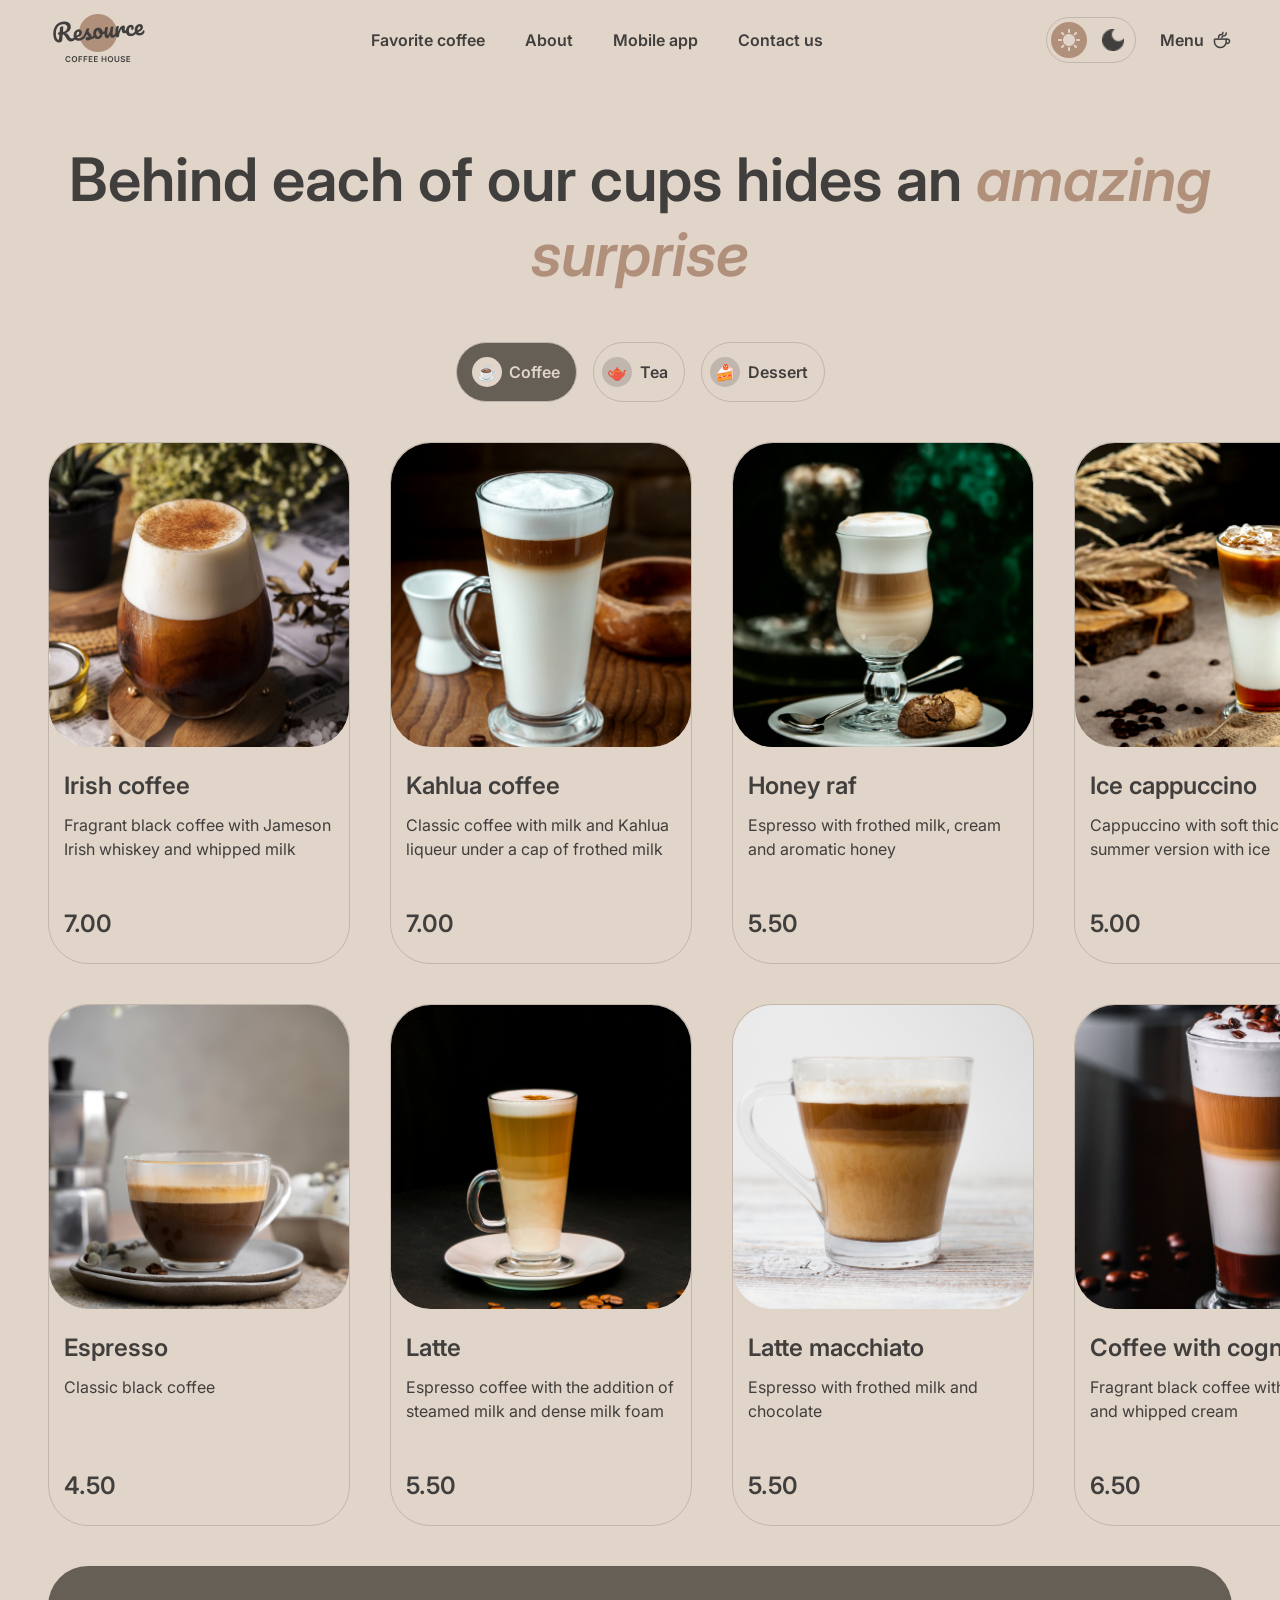
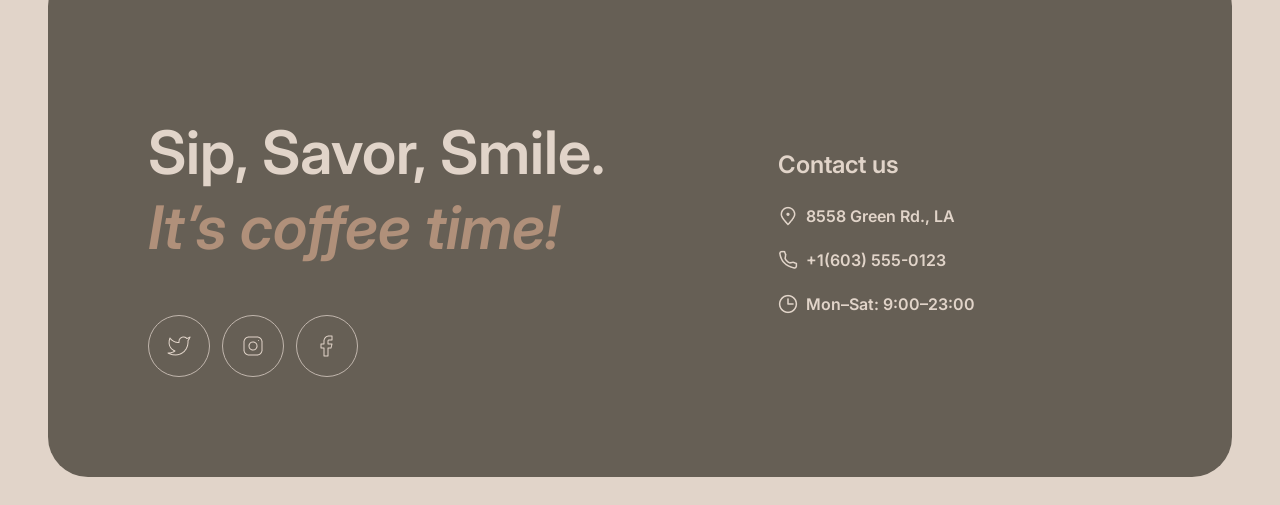
==== commit 9746b58b: "feat: implement tab change on catalog page" ====
--- a/catalog.html
+++ b/catalog.html
@@ -65,32 +65,11 @@
             <div class="container">
                 <div class="offer">
                     <h2>Behind each of our cups hides an <span class="accent">amazing surprise</span></h2>
-                    <div class="tabs">
-                        <div class="tab current">
-                            <div class="icon">☕</div>Coffee
-                        </div>
-                        <div class="tab">
-                            <div class="icon">🫖</div>Tea
-                        </div>
-                        <div class="tab">
-                            <div class="icon">🍰</div>Dessert
-                        </div>
-                    </div>
+                    <div class="tabs"></div>
                 </div>
-                <div class="slider">
-                    <div class="slider-row">
-                        <div class="slide">
-                            <div class="grid" id="coffee"></div>
-                        </div>
-                        <div class="slide">
-                            <div class="grid" id="tea"></div>
-                        </div>
-                        <div class="slide">
-                            <div class="grid" id="dessert"></div>
-                        </div>
-                    </div>
-                </div>
-
+                <div class="grid" id="coffee"></div>
+                <div class="grid" id="tea"></div>
+                <div class="grid" id="dessert"></div>
             </div>
         </div>
     </main>
--- a/styles/styles.css
+++ b/styles/styles.css
@@ -526,6 +526,10 @@
 }
 
 .grid {
+    display: none;
+}
+
+.grid.current {
     display: grid;
     grid-template-columns: repeat(3, auto) 1fr;
     gap: 40px;
@@ -705,7 +709,7 @@
         align-items: start;
     }
 
-    .grid {
+    .grid.current {
         grid-template-columns: repeat(2, auto) 1fr;
     }
 }
@@ -724,7 +728,7 @@
         display: none;
     }
 
-    .grid {
+    .grid.current {
         grid-template-columns: repeat(1, auto) 1fr;
     }
 
@@ -809,7 +813,7 @@
         margin-bottom: 40px;
     }
 
-    .grid {
+    .grid.current {
         grid-template-columns: 1fr;
     }
 
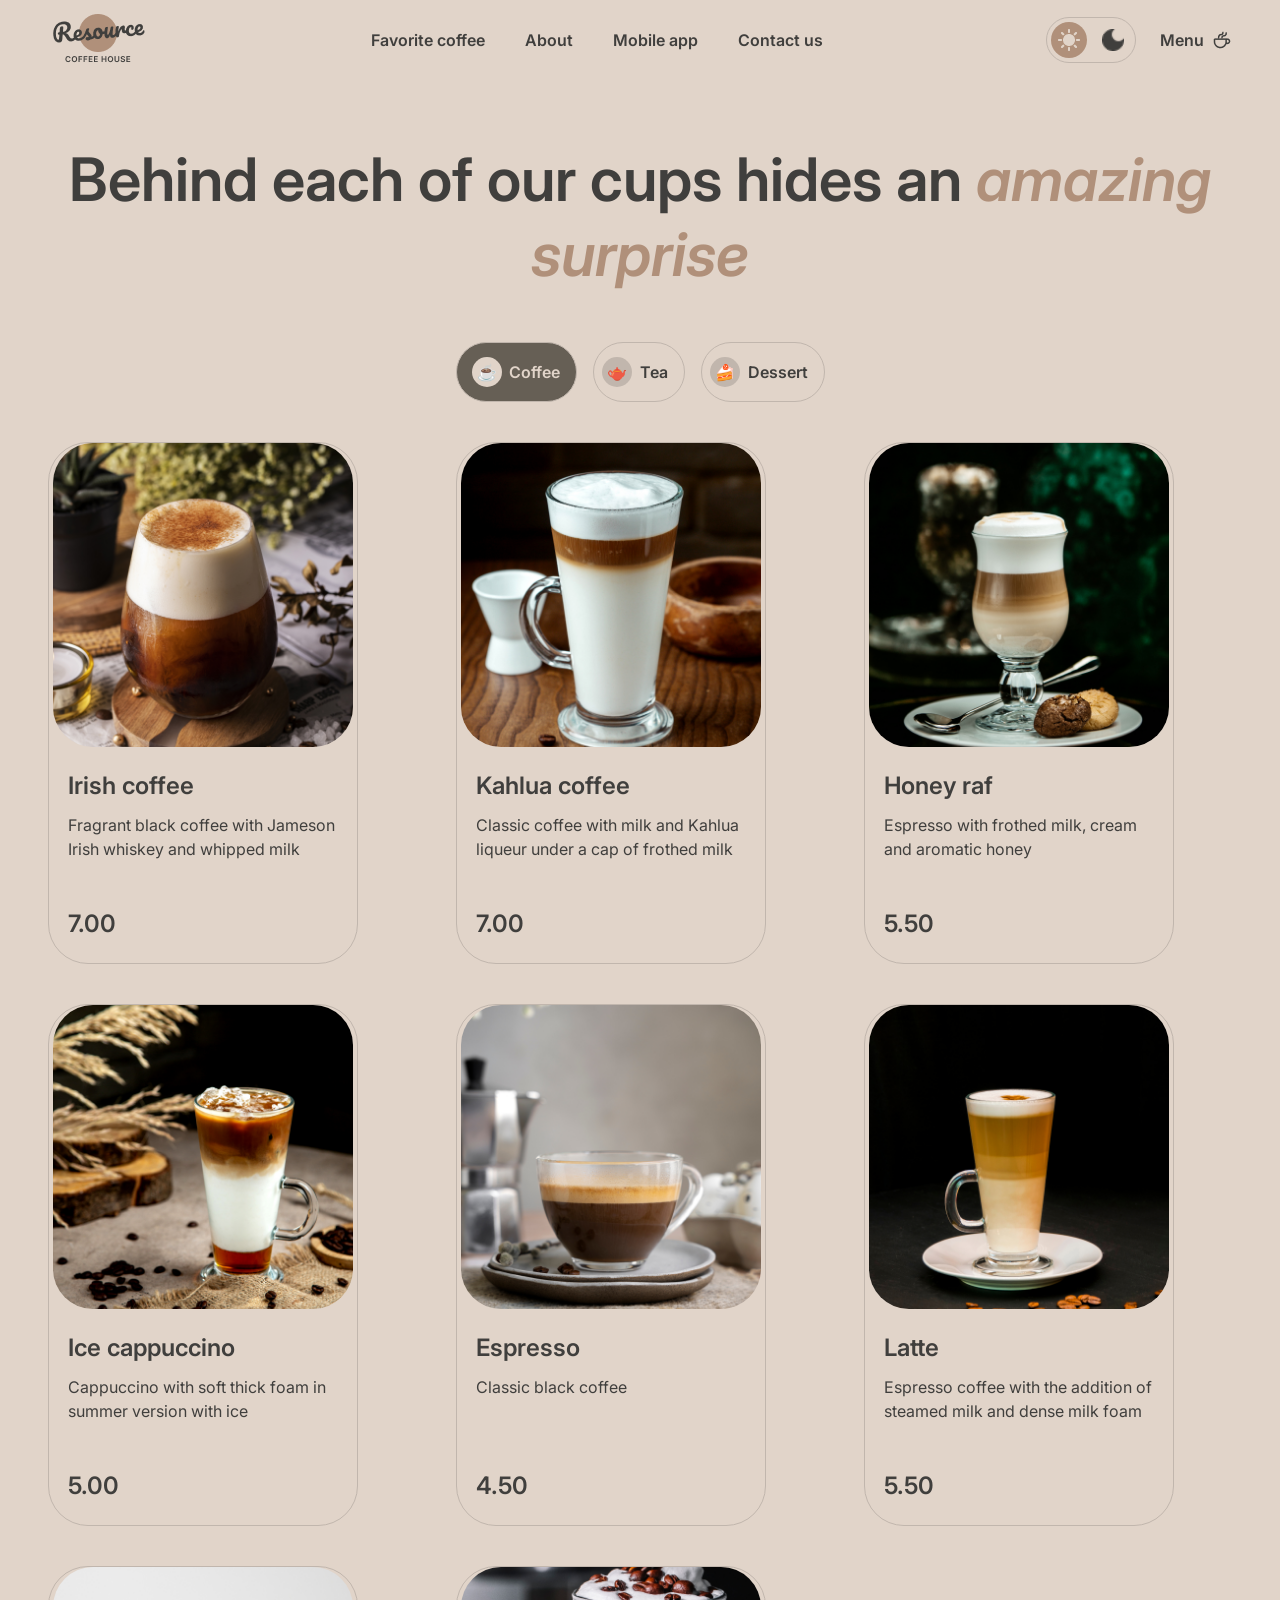
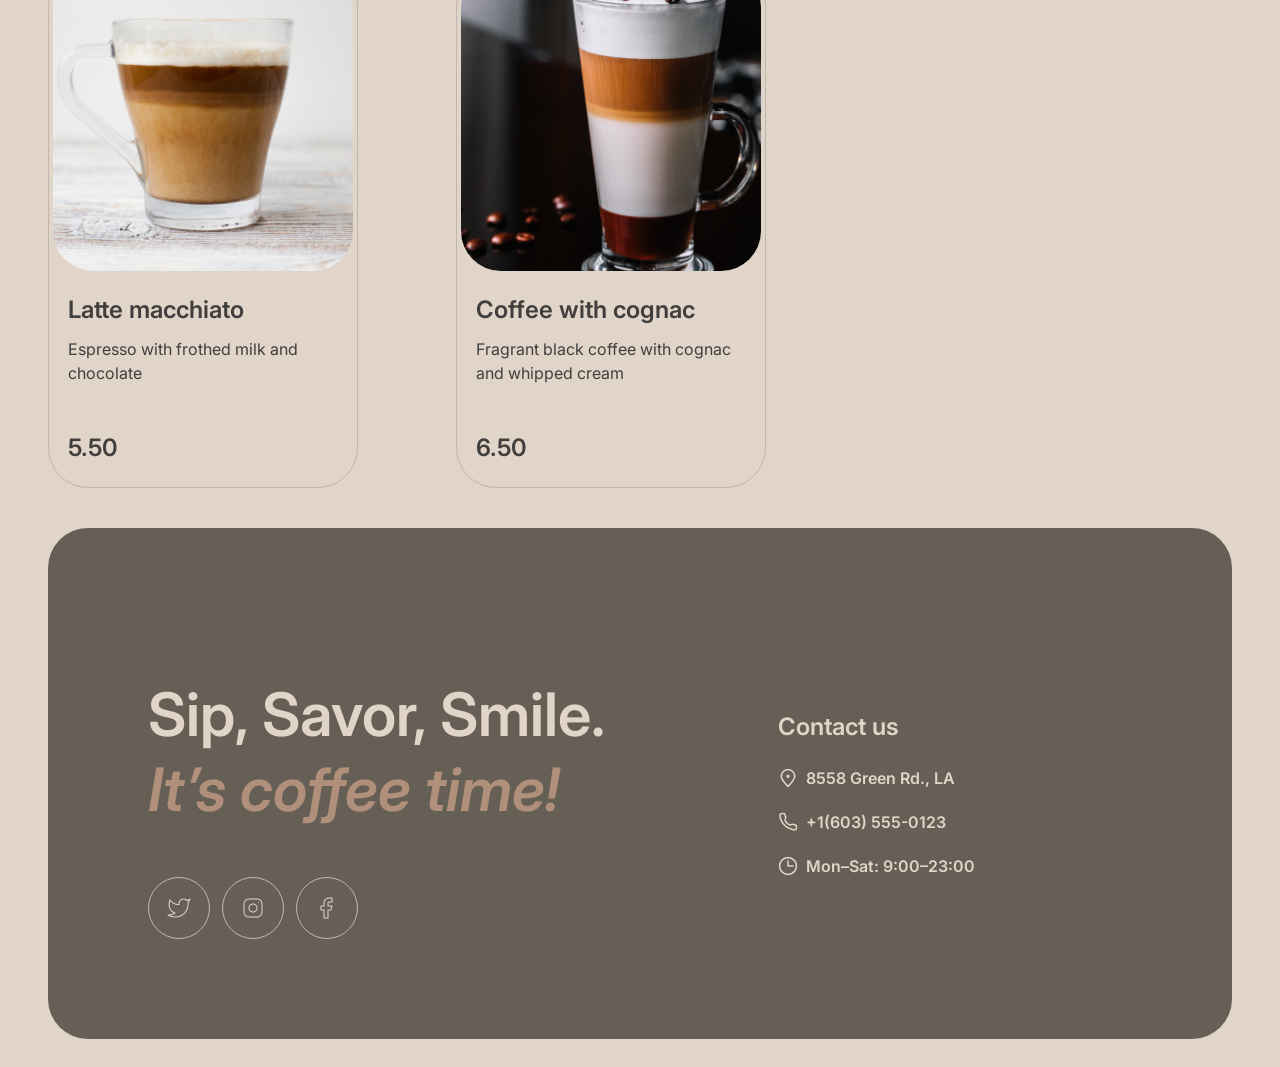
==== commit 2bee9b83: "feat: implement load more button" ====
--- a/catalog.html
+++ b/catalog.html
@@ -19,10 +19,10 @@
                 </a>
                 <nav>
                     <ul>
-                        <li><a href="#favorite">Favorite coffee</a></li>
-                        <li><a href="#about">About</a></li>
-                        <li><a href="#mobile">Mobile app</a></li>
-                        <li><a href="#contact">Contact us</a></li>
+                        <li><a href="index.html#favorite">Favorite coffee</a></li>
+                        <li><a href="index.html#about">About</a></li>
+                        <li><a href="index.html#mobile">Mobile app</a></li>
+                        <li><a href="index.html#contact">Contact us</a></li>
                     </ul>
                 </nav>
                 <div class="header-actions">
@@ -48,10 +48,10 @@
                             </li>
                         </ul>
                         <div class="burger-menu-button">
-                            <img class="burger-menu" src="images/burger-menu.png" alt="Burger Menu">
-                            <img class="burger-menu-active" src="images/burger-menu-active.png" alt="Burger Menu">
-                            <img class="burger-menu-dark" src="images/burger-menu-dark.png" alt="Burger Menu">
-                            <img class="burger-menu-dark-active" src="images/burger-menu-dark-active.png"
+                            <img class="burger-menu-icon" src="images/burger-menu.svg" alt="Burger Menu">
+                            <img class="burger-menu-icon-active" src="images/burger-menu-active.svg" alt="Burger Menu">
+                            <img class="burger-menu-icon-dark" src="images/burger-menu-dark.svg" alt="Burger Menu">
+                            <img class="burger-menu-icon-dark-active" src="images/burger-menu-dark-active.svg"
                                 alt="Burger Menu">
                         </div>
                     </div>
@@ -70,6 +70,12 @@
                 <div class="grid" id="coffee"></div>
                 <div class="grid" id="tea"></div>
                 <div class="grid" id="dessert"></div>
+
+                <div class="load-more-container">
+                    <a class="load-more-button" id="load-more">
+                        <img src="images/refresh.svg" alt="Refresh" width="22" height="22" class="refresh-icon">
+                    </a>
+                </div>
             </div>
         </div>
     </main>
@@ -120,7 +126,31 @@
     </footer>
 
     <div class="modal" id="modal"></div>
-    <script src="scripts/index.js"></script>
+    <div class="burger-menu">
+        <nav>
+            <ul>
+                <li><a href="./index.html#favorite">Favorite coffee</a></li>
+                <li><a href="index.html#about">About</a></li>
+                <li><a href="index.html#mobile">Mobile app</a></li>
+                <li><a href="index.html#contact">Contact us</a></li>
+            </ul>
+        </nav>
+
+        <ul>
+            <li>
+                <a href="catalog.html">
+                    Menu
+                    <img class="coffee-cup" src="images/coffee-cup.png" alt="Coffee Cup" width="20" height="20">
+                    <img class="coffee-cup-dark" src="images/coffee-cup-dark.png" alt="Coffee Cup" width="20"
+                        height="20">
+                </a>
+            </li>
+        </ul>
+    </div>
+
+    <script src="scripts/theme.js"></script>
+    <script src="scripts/catalog.js"></script>
+    <script src="scripts/burger.js"></script>
 </body>
 
 </html>
--- a/styles/styles.css
+++ b/styles/styles.css
@@ -269,9 +269,13 @@
 }
 
 .slider {
+    position: relative;
+    max-width: 1360px;
     display: flex;
     align-items: center;
     width: 100%;
+    overflow: hidden;
+    margin: 0 auto;
 }
 
 .arrow-button {
@@ -284,6 +288,17 @@
     align-items: center;
     justify-content: center;
     cursor: pointer;
+    transform: translateY(-50%);
+    position: absolute;
+    top: 50%;
+}
+
+.arrow-button.prev {
+    left: 10px;
+}
+
+.arrow-button.next {
+    right: 10px;
 }
 
 .arrow-icon-dark {
@@ -312,20 +327,32 @@
 
 .slider-row {
     display: flex;
-    overflow-x: hidden;
+    transition: transform 0.5s ease-in-out;
+}
+
+.slide {
+    min-width: 100%;
+    box-sizing: border-box;
+    display: flex;
+    justify-content: center;
+    align-items: center;
+    padding: 20px;
+}
+
+.content img {
+    max-width: 100%;
+    height: auto;
+    display: block;
+    margin-bottom: 20px;
+}
+
+.content {
+    display: flex;
+    flex-direction: column;
+    align-items: center;
+    text-align: center;
+    max-width: 480px;
     width: 100%;
-}
-
-.slide {
-    flex: 0 0 100%;
-    align-items: center;
-    justify-items: center;
-}
-
-.content {
-    width: 480px;
-    align-items: center;
-    justify-content: center;
 }
 
 .description h3 {
@@ -527,12 +554,14 @@
 
 .grid {
     display: none;
+    grid-template-columns: repeat(auto-fill, minmax(310px, 1fr));
+    gap: 40px;
+    width: 100%;
+    box-sizing: border-box;
 }
 
 .grid.current {
-    display: grid;
-    grid-template-columns: repeat(3, auto) 1fr;
-    gap: 40px;
+    display: grid !important
 }
 
 .preview {
@@ -544,6 +573,29 @@
     flex-direction: column;
     align-items: center;
     justify-content: space-between;
+    width: 310px;
+    min-width: 0;
+    box-sizing: border-box;
+    overflow: hidden;
+}
+
+.load-more-container {
+    display: none;
+    justify-content: center;
+    margin-top: 40px;
+    width: 100%;
+}
+
+.load-more-button {
+    display: flex;
+    align-items: center;
+    justify-content: center;
+    width: 60px;
+    height: 60px;
+    border: 1px solid var(--border-inverse);
+    border-radius: 100px;
+    background-color: transparent;
+    cursor: pointer;
 }
 
 .menu .preview .image-box {
@@ -689,6 +741,16 @@
     display: flex;
 }
 
+.burger-menu {
+    display: none;
+    position: fixed;
+    width: 100%;
+    height: 100%;
+    background-color: var(--page);
+    top: 80px;
+    left: 0;
+}
+
 @media (max-width: 1200px) {
     .mobile .container {
         flex-direction: column;
@@ -708,10 +770,6 @@
         flex-direction: column;
         align-items: start;
     }
-
-    .grid.current {
-        grid-template-columns: repeat(2, auto) 1fr;
-    }
 }
 
 @media (max-width: 1000px) {
@@ -728,46 +786,106 @@
         display: none;
     }
 
-    .grid.current {
-        grid-template-columns: repeat(1, auto) 1fr;
-    }
-
     .modal .preview {
         width: 656px;
     }
 }
 
 @media (max-width: 768px) {
-    nav {
+    header nav {
         display: none;
     }
 
     .coffee-menu ul {
         display: none;
+    }
+
+    .burger-menu.open {
+        display: flex;
+        flex-direction: column;
+        justify-content: center;
+        gap: 100px;
+    }
+
+    .burger-menu ul {
+        display: flex;
+        flex-direction: column;
+        align-items: center;
+        gap: 60px;
+    }
+
+    .burger-menu ul li a {
+        font-size: 32px;
     }
 
     .burger-menu-button {
         display: block;
-    }
-
-    .burger-menu-active {
-        display: none;
-    }
-
-    .burger-menu-dark {
-        display: none;
-    }
-
-    .burger-menu-dark-active {
-        display: none;
-    }
-
-    body.dark .burger-menu {
-        display: none;
-    }
-
-    body.dark .burger-menu-dark {
+        border-radius: 100px;
+        border-style: solid;
+        border-color: var(--border-inverse);
+        border-width: 1px;
+        width: 44px;
+        height: 44px;
+        align-content: center;
+        text-align: center;
+        justify-items: center;
+    }
+
+    .burger-menu-icon-active {
+        display: none;
+    }
+
+    .burger-menu-button.active .burger-menu-icon {
+        display: none;
+    }
+
+    .burger-menu-button.active .burger-menu-icon-active {
         display: block;
+    }
+
+    .burger-menu-icon-dark {
+        display: none;
+    }
+
+    .burger-menu-icon-dark-active {
+        display: none;
+    }
+
+    body.dark .burger-menu-icon {
+        display: none;
+    }
+
+    body.dark .burger-menu-icon-dark {
+        display: block;
+    }
+
+    body.dark .burger-menu-button.active .burger-menu-icon-dark {
+        display: none;
+    }
+
+    body.dark .burger-menu-button.active .burger-menu-icon-active {
+        display: none;
+    }
+
+    body.dark .burger-menu-button.active .burger-menu-icon-dark-active {
+        display: block;
+    }
+
+    .grid {
+        grid-template-columns: repeat(auto-fill, minmax(310px, 1fr));
+        gap: 20px;
+    }
+
+    .grid .preview:nth-child(n+5) {
+        display: none !important;
+    }
+
+    .load-more-container {
+        display: flex;
+    }
+
+    .grid.expanded .preview:nth-child(n+5) {
+        display: flex !important;
     }
 }
 
@@ -813,10 +931,6 @@
         margin-bottom: 40px;
     }
 
-    .grid.current {
-        grid-template-columns: 1fr;
-    }
-
     .tab {
         padding: 4px;
     }
@@ -854,4 +968,25 @@
     .preview .image-box {
         width: 100%;
     }
+
+    .container,
+    header .container {
+        margin: 20px 16px;
+        padding: 0;
+    }
+
+    .slider {
+        width: 100%;
+        max-width: 100vw;
+    }
+
+    .slider-row {
+        width: 100%;
+    }
+
+    .slide {
+        min-width: 100%;
+        width: 100%;
+        padding: 10px 0;
+    }
 }
